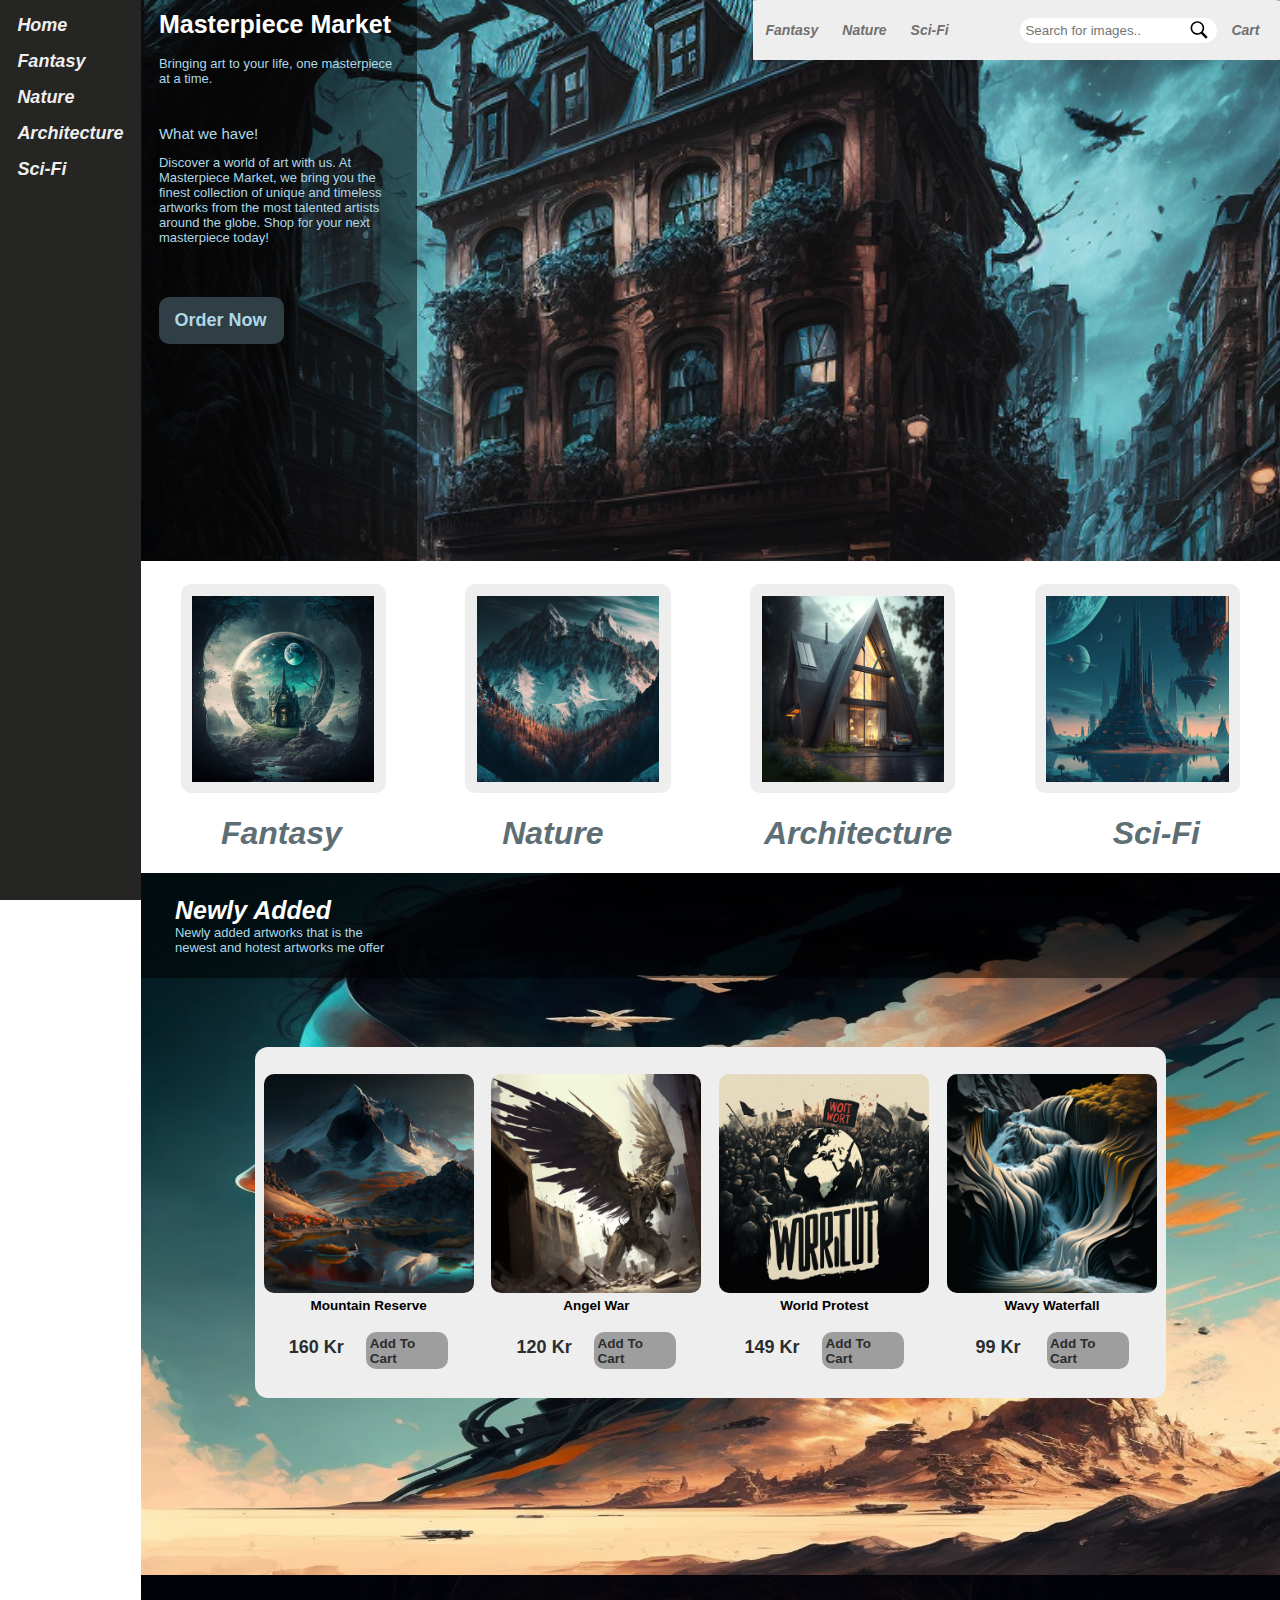
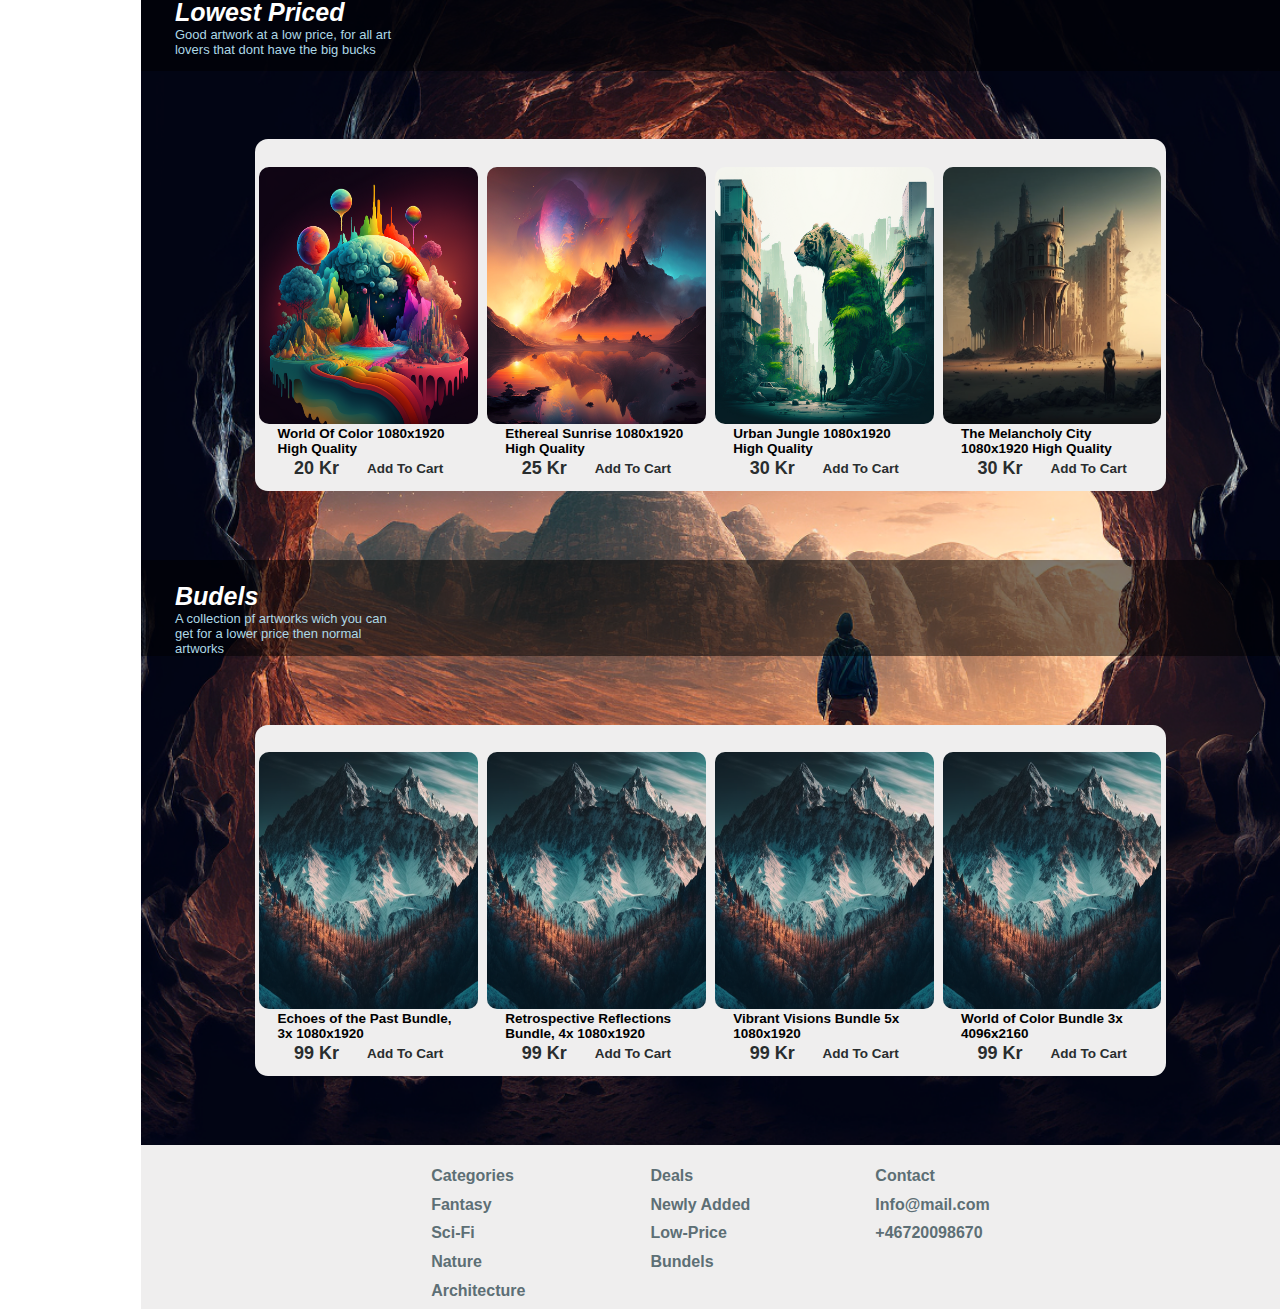
==== index.html @ 97c372ed "Responsivitet fixed" ====
<!DOCTYPE html>
<html lang="en">
<head>
    <meta charset="UTF-8">
    <meta http-equiv="X-UA-Compatible" content="IE=edge">
    <meta name="viewport" content="width=device-width, initial-scale=1.0">
    <link rel="stylesheet" href="styles.css">
    <script src="javascript.js"></script>
    <title>Masterpiece Market</title>
</head>
<body">
    <div class="cart_dropdown">
        <div id="background">
            <div id="cart_content" id="#cart">
                <div class="cart_header">
                    <h3 class="heading">Shopping Cart</h3>
                    <h3 class="heading" id="close" onclick="closeCart()">Close</h3>
                    <h3 class="action" onclick="clearCart()">Remove all</h3>
                </div>


                </div>
            </div>
        </div>
    </div>
    <div id="container">
        <div id="content">
            <nav>
                <text>
                    <h2><a href="index.html">Home</a></h2>
                    <h2><a href="products/fantasy.html">Fantasy</a></h2>
                    <h2><a href="products/nature.html">Nature</a></h2>
                    <h2><a href="products/architecture.html">Architecture</a></h2>
                    <h2><a href="products/sci-fi.html">Sci-Fi</a></h2>
                <text>
                
                
            </nav>
            <div class="content">
                <div id="home_top">
                    <div class="info_sidebar">
                        <h1>Masterpiece Market</h1>
                        <p>Bringing art to your life, one masterpiece at a time.</p>
                        <p style="margin-top: 15%; font-size: 15px;">What we have!</p>
                        <p style="margin-top: 5%;">Discover a world of art with us. At Masterpiece Market, we bring you the finest collection of unique and timeless artworks from the most talented artists around the globe. Shop for your next masterpiece today!</p>
                        <h2>Order Now</h2>

                    </div>
                    <div id="container_bar">
                        <div id="search_bar">
                            <h1><a href="../products/fantasy.html">Fantasy</a></h1>
                            <h1><a href="../products/nature.html">Nature</a></h1>
                            <h1><a href="../products/sci-fi.html">Sci-Fi</a></h1>
                            <h1><a class="hide" href="../products/architecture.html">Architecture</a></h1>
                            <h1><a class="hide" href="/index.html">Home</a></h1>
                            <div>
                                <input onkeyup="search()" id="search" type="text" placeholder="Search for images.." title="Type in a name">
                                <div class="search_dropdown">
                                    <div id="search_content">
                                        <ul id="products_list">

                                        </ul>
                                    </div>
                            
                                </div>
                            </div>
                            <a onclick="openCart(), loadCart()"><h1>Cart</h1></a>
                        </div>
                    </div>
                </div>
                <div id="categories_container">
                    <div id="categories">
                        <div class="categories_image">
                            <a href="products/fantasy.html">
                            <img src="images/fantasy.png" alt="Fantasy"> 
                            </a>
                        </div>
                        <div class="categories_image">
                            <a href="products/nature.html">
                            <img src="images/nature.png" alt="Nature">
                            </a> 
                        </div>
                        <div class="categories_image">
                            <a href="products/architecture.html">
                            <img src="images/architecture.png" alt="Architecture"> 
                            </a>
                        </div>
                        <div class="categories_image">
                            <a href="products/sci-fi.html">
                            <img src="images/sci-fi.png" alt="Sci-Fi">
                            </a>
                        </div>
                    </div>
                    <div id="categories_text">
                        <h1><a href="products/fantasy.html">Fantasy</a></h1>
                        <h1><a href="products/nature.html">Nature</a></h1>
                        <h1><a href="products/architecture.html">Architecture</a></h1>
                        <h1><a href="products/sci-fi.html">Sci-Fi</a></h1>
                    </div>      
                </div>
                <div class="products_container">
                    <div class="info_bar">
                        <h1>Newly Added</h1>
                        <p>Newly added artworks that is the newest and hotest artworks me offer</p>
                    </div>
                    <div class="products_content">
                        <div class="products">
                            <a onclick="saveClick('mount_resv')" ><img src="../images/new/Montain_Reserve.png"></a> 
                            <a onclick="saveClick('mount_resv')" class="titel"><h2>Mountain Reserve</h2></a>
                            <div class="products_buy">
                                <h1>160 Kr</h1>
                                <a onclick="addProduct('mount_resv')"><h2>Add To Cart</h1></a>
                            </div>
                        </div>
                        <div class="products">
                            <a onclick="saveClick('angel_war')" ><img src="../images/new/Angle_War.png"></a> 
                            <a onclick="saveClick('angel_war')"  class="titel"><h2>Angel War</h2></a>
                            <div class="products_buy">
                                <h1>120 Kr</h1>
                                <a onclick="addProduct('angel_war')"><h2>Add To Cart</h1></a>
                            </div>
                        </div>
                        <div class="products">
                            <a onclick="saveClick('world_prot')" ><img src="../images/new/World_Protest.png"></a> 
                            <a onclick="saveClick('world_prot')"  class="titel"><h2>World Protest</h2></a>
                            <div class="products_buy">
                                <h1>149 Kr</h1>
                                <a onclick="addProduct('world_prot')"><h2>Add To Cart</h1></a>
                            </div>
                        </div>
                        <div class="products">
                            <a onclick="saveClick('wavy_fall')" ><img src="../images/new/Wavy_Waterfall.png"></a> 
                            <a onclick="saveClick('wavy_fall')"  class="titel"><h2>Wavy Waterfall</h2></a>
                            <div class="products_buy">
                                <h1>99 Kr</h1>
                                <a onclick="addProduct('wavy_fall')"><h2>Add To Cart</h1></a>
                            </div>
                        </div>
                    </div>
                </div>
                <div class="products_container_long">
                    <div class="info_bar">
                        <h1>Lowest Priced</h1>
                        <p>Good artwork at a low price, for all art lovers that dont have the big bucks</p>
                    </div>
                    <div class="products_content_long">
                        <div class="products">
                            <img src="images/low/world of color.png">
                            <h2 class="titel">World Of Color 1080x1920 High Quality</h2>
                            <div class="products_buy">
                                <h1>20 Kr</h1>
                                <h2>Add To Cart</h1>
                            </div>
                        </div>
                        <div class="products">
                            <img src="images/low/Ethereal Sunrise.png">
                            <h2 class="titel">Ethereal Sunrise 1080x1920 High Quality</h2>
                            <div class="products_buy">
                                <h1>25 Kr</h1>
                                <h2>Add To Cart</h1>
                            </div>
                        </div>
                        <div class="products">
                            <img src="images/low/Urban Jungle.png">
                            <h2 class="titel">Urban Jungle 1080x1920 High Quality</h2>
                            <div class="products_buy">
                                <h1>30 Kr</h1>
                                <h2>Add To Cart</h1>
                            </div>
                        </div>
                        <div class="products">
                            <img src="images/low/The Melancholy City.png">
                            <h2 class="titel">The Melancholy City 1080x1920 High Quality</h2>
                            <div class="products_buy">
                                <h1>30 Kr</h1>
                                <h2>Add To Cart</h1>
                            </div>
                        </div>
                    </div>
                    <div class="info_bar">
                        <h1>Budels</h1>
                        <p>A collection pf artworks wich you can get for a lower price then normal artworks</p>
                    </div>
                    <div class="products_content_long">
                        <div class="products">
                            <img src="images/nature.png">
                            <h2 class="titel">Echoes of the Past Bundle,  3x 1080x1920</h2>
                            <div class="products_buy">
                                <h1>99 Kr</h1>
                                <h2>Add To Cart</h1>
                            </div>
                        </div>
                        <div class="products">
                            <img src="images/nature.png">
                            <h2 class="titel">Retrospective Reflections Bundle, 4x 1080x1920</h2>
                            <div class="products_buy">
                                <h1>99 Kr</h1>
                                <h2>Add To Cart</h1>
                            </div>
                        </div>
                        <div class="products">
                            <img src="images/nature.png">
                            <h2 class="titel">Vibrant Visions Bundle 5x 1080x1920</h2>
                            <div class="products_buy">
                                <h1>99 Kr</h1>
                                <h2>Add To Cart</h1>
                            </div>
                        </div>
                        <div class="products">
                            <img src="images/nature.png">
                            <h2 class="titel">World of Color Bundle 3x 4096x2160</h2>
                            <div class="products_buy">
                                <h1>99 Kr</h1>
                                <h2>Add To Cart</h1>
                            </div>
                        </div>
                    </div>
            </div>
            <footer class="footer">
                <div id="footer_categories">
                    <h1>Categories</h1>
                    <h1>Fantasy</h1>
                    <h1>Sci-Fi</h1>
                    <h1>Nature</h1>
                    <h1>Architecture</h1>
                </div>
                <div id="footer_deals">
                    <h1>Deals</h1>
                    <h1>Newly Added</h1>
                    <h1>Low-Price</h1>
                    <h1>Bundels</h1>
                </div>
                <div id="footer_contact">
                    <h1>Contact</h1>
                    <h1>Info@mail.com</h1>
                    <h1>+46720098670</h1>
                </div>
            </footer>
            </div> 
        </div>        
    </div>
</body>
</html>
---- styles.css ----
html,body{height:100vh}

body {

    margin: 0px;
    padding: 0px;
}
 a {
    text-decoration: none;
    color: #EFEEEE;
}
a:hover{
    color: aquamarine;
}
h1 a{
    text-decoration: none;
    color:#5D6F75;
}
h1 a:hover{
    color:#252523;
}
#continer{
    height: 95vh;
    width: 100%;
}
#content{
    display: flex;
    flex-direction: row;
}
#content.active{
    position: fixed;
}
#content nav{
    display: flex;
    flex-direction: column;
    position: fixed;
    width: 11%;
    height: 100%;
    background-color: #252523;
    color: #EFEEEE;
    font-family: 'Segoe UI', Tahoma, Geneva, Verdana, sans-serif;
    font-style: italic;
    font-size: 12px;
    align-items: center;
}
#content nav h2:hover{
    color:aquamarine;
    cursor: pointer;
}
.content{
    margin-left: 11%;
    width: 100%;

}
#home_top{
    display: flex;
    flex-direction: row;
    background-image:url("images/background/busycity.png");
    background-size: cover;
    width: 100%;
    height: 24%;
}
.info_sidebar{
    padding-right: 1.5%;
    width: 30%;
    height: 100%;
    background:rgb(0,0,0);     
    filter:alpha(opacity=50); 
    background:rgba(0,0,0,0.5);
    display: flex;
    flex-direction: column;
}
.info_sidebar h1{
    margin-top: 4%;
    margin-left: 7%;
    display: flex;
    align-items: flex-start;
    color: white;
    font-family: 'Segoe UI', Tahoma, Geneva, Verdana, sans-serif;
    font-style: initial;
    font-size: 25px;
}
.info_sidebar p{
    margin: 0%;
    margin-left: 7%;
    display: flex;
    align-items: flex-start;
    color: lightblue;
    font-family: 'Segoe UI', Tahoma, Geneva, Verdana, sans-serif;
    font-style: initial;
    font-size: 13px;
}
.info_sidebar h2{
    margin-top: 20%;
    background-color: #303E46;
    margin-left: 7%;
    width: 100px;
    padding: 5%;
    padding-left: 4.5%;
    border-radius: 10px;
    display: flex;
    justify-content: center;
    color: lightblue;
    font-family: 'Segoe UI', Tahoma, Geneva, Verdana, sans-serif;
    font-style: initial;
    font-size: 18px;
}
#container_bar{
    width: 100%;
    height: 100%;
    display: flex;
    justify-content: end;
}
#search_bar{
    display: flex;
    justify-content: space-around;
    align-items: center;
    width: 60%;
    height: 60px;
    padding-right: 1%;
    border-radius: 1%;
    background-color:#EFEEEE;
    color:#707070;
    font-family: 'Segoe UI', Tahoma, Geneva, Verdana, sans-serif;
    font-style: italic;
    font-size:7px;
}
#search_bar a{
    color:#707070;
}
#search_bar h1:hover{
    color: #252523;
    cursor: pointer;
}
#search{
    background-image: url('/icons/search.svg');
    background-position: 95% 55%;
    background-repeat: no-repeat;
    width: 100%;
    height: 100%;
    border-radius: 20px;
    padding: 5px;
    border: none;
    background-color: white;
}
.search_dropdown{
    position: relative;
}
ul{
    list-style-type: none;
    padding-left: 10px;
}
#search_content{
    display: none;
    left: -30px;
    width: 150%;
    max-height: 300px;
    position: absolute;
    top: 20px;
    background-color:white;
    border-radius: 10px;
}
#search_content ul li{
    font-size: 18px;
}

.cart_dropdown{
    position: relative;
}
#background{
    position: absolute;
    width: 100vw;
    height: 0vh;
    background-color: rgba(0,0,0,.5);
    display:none;
}
#cart_content{
    position: absolute;
    background-color: #EFEEEE;
    top: 50px;
    left: 25vw;
    width: 50vw;
    min-height: 80vh;
    display: flex;
    flex-direction: column;
    align-items: center;
    border-radius: 10px;
    font-style: normal;
    padding-bottom: 30px;
}
.cart_header{
    width: 90%;
    height: 10%;
    display: flex;
    justify-content: space-between;
   }
.heading{
    font-size: 20px;
    font-family: "Open Sans";
    color: #2F3841;
}
#close{
    cursor: pointer;
}
#close:hover{
    color: black;
    font-size: 21px;
}
.action{
    font-size: 20px;
    font-family: "Open Sans";
    
    color: #E44C4C;
    cursor: pointer;
    border-bottom: 1px solid #E44C4C;
}
.cart_items{
    width: 90%;
    padding-top: 10px;
    display: flex;
    justify-content: space-evenly;
    align-items: center;

}
.counter{
    width: 20%;
    display: flex;
    justify-content: space-between;
    align-items: center;
   }
.btn{
    width: 20px;
    height: 20px;
    border-radius: 50%;
    background-color: #d9d9d9;
    display: flex;
    justify-content: center;
    align-items: center;
    font-size: 20px;
    font-family: "Open Sans";
    color: #202020;
    cursor: pointer;
}
.count{
    font-size: 20px;
    font-family: "Open Sans";
    color: #202020;
}
.prices{
    justify-content: end;
    height: 100%;
    width: 10%;
    text-align: right;
}
.amount{
    padding-top: 20px;
    font-size: 20px;
    font-family: "Open Sans";
    color: #202020;
}
.checkout{
    float: right;
    margin-right: 5%;
    width: 28%;
}
.total{
    width: 100%;
    display: flex;
    justify-content: space-between;
}
.Subtotal{
    font-size: 22px;
    font-family: "Open Sans";
    color: #202020;
}
.items{
    font-size: 16px;
    font-family: "Open Sans";
    color: #909090;
    line-height: 10px;
}
.total-amount{
    font-size: 36px;
    font-family: "Open Sans";
    font-weight: 900;
    color: #202020;
}
.button{
    margin-top: 5px;
    width: 100%;
    border: none;
    background-color: #252523;
    border-radius: 20px;
    cursor: pointer;
    font-size: 40px;
    font-family: "Open Sans";
    color: white;
    text-align: center;
}
.checkout a{
    width: 100%;
    height: 100%;
}
.remove{
    padding-top: 5px;
    font-size: 14px;
    font-family: ‘Open Sans’;
    font-weight: 600;
    color: #E44C4C;
    cursor: pointer;
   }
   



#categories_container{
    display: flex;
    flex-direction: column;
}
#categories{
    display: flex;
    flex-direction: row;
    justify-content: center;
    justify-content: space-around;
}
.categories_image{
    border: 2px green;
    border-radius: 10px;
    margin-top: 2%;
    display: flex;
    justify-content: center;
    width: 16%;
    padding: 1%;
    background-color: #EFEEEE;
}
#categories_container #categories .categories_image img{
    width:100%;
    height: 100%;
}
#categories_container #categories .categories_image img:hover{
    width:100%;
    height: 90;
    cursor: pointer;
}
#categories_text{
    display: flex;
    justify-content: space-around;
    color: #5D6F75;
    font-family: 'Segoe UI', Tahoma, Geneva, Verdana, sans-serif;
    font-style: italic;
}
#categories_text h1:hover{
    color: black;
    cursor: pointer;
}
.products_container{
    display: flex;
    flex-direction: column;
    align-items: center;
    background-image:url("images/background/sandworld.png");
    background-size: cover;
    background-repeat: no-repeat;
    width: 100%;
    height: 30%;
    font-family: 'Segoe UI', Tahoma, Geneva, Verdana, sans-serif;
}
.info_bar{
    width: 100%;
    height: 15%;
    background-color: black;
    background:rgb(0,0,0);     
    filter:alpha(opacity=50); 
    background:rgba(0,0,0,0.5);
}
.info_bar h1{
    margin: 0%;
    margin-top: 2%;
    margin-left: 3%;
    display: flex;
    align-items: flex-start;
    color: white;
    font-style: italic;
    font-size: 25px;
}
.info_bar p{
    width: 20%;
    margin: 0%;
    margin-left: 3%;
    display: flex;
    align-items: flex-start;
    color: lightblue;
    font-style: inherit;
    font-size: 13px;
}
.products_content{
    width: 80%;
    height: 50%;
    margin-top: 6%;
    background-color: #EFEEEE;
    border-radius: 13px;
    display: flex;
    flex-direction: row;
    justify-content: space-evenly;
}
.products{
    font-size: 9px;
    margin: 0%;
    color:#292D2E;
    margin-top: 3%;
    display: flex;
    flex-direction: column;
    align-items: center;
    width: 25%;
}
.products a{
    display: flex;
    flex-direction: column;
    align-items: center;
    
}
.hide{
    display: none;
}
.titel{
    display: flex;
    justify-content: center;
    color:black;
    width: 80%;
    margin: 0%;
    height: 20px;
    margin-top: 1%;
    display: inline;
}
.products img{
    border-radius: 10px;
    width: 96%;
    height: 100%;
}

.products img:hover{
    cursor: pointer;
}
.products .titel:hover{
    cursor: pointer;
    color: gray;
}
.products_buy{
    display: flex;
    flex-direction: row;
    width: 90%;
    justify-content: space-evenly;
    align-items: center;
}
.products_buy a{
    font-size: 9px;
    margin: 0%;
    color:#292D2E;
    margin-top: 3%;
    display: flex;
    flex-direction: column;
    align-items: center;
    width: 40%;
}
.products_buy a h2{
    background-color:#9F9E9E;
    padding: 4%;
    border-radius: 10px;
}
.products_buy a h2:hover{
    background-color:#9f9e9e69;
    cursor: pointer;
}
.products_container_long{
    display: flex;
    flex-direction: column;
    align-items: center;
    background-image:url("images/background/cave.png");
    background-size: cover;
    background-repeat: no-repeat;
    width: 100%;
    height: 50%;
    font-family: 'Segoe UI', Tahoma, Geneva, Verdana, sans-serif;
}
.products_content_long{
    width: 80%;
    height: 55%;
    margin-top: 6%;
    margin-bottom: 6%;
    background-color: #EFEEEE;
    border-radius: 13px;
    display: flex;
    flex-direction: row;
    justify-content: space-evenly;
}
.footer{
    background-color: #EFEEEE;
    height: 7%;
    width: 100%;
    display: flex;
    flex-direction: row;
    justify-content: space-around;
    color:#5D6F75;
    font-family: 'Segoe UI', Tahoma, Geneva, Verdana, sans-serif;
    font-style: initial;
    font-size: 8px;
}
#footer_categories{
    margin-left: 20%;
    margin-top: 1%;
}
#footer_deals{
    margin-top: 1%;
}
#footer_contact{
    margin-top: 1%;
    margin-right: 20%;
}

.footer h1:hover{
    color: #252523;
    cursor: pointer;
}

@media screen and (max-width: 992px) {
    .products_content{
        flex-direction: column;
        align-items: center;
        height: 100%;
        margin-bottom: 100px;
    }
    .products_content_long{
        flex-direction: column;
        align-items: center;
        height: 100%;
        margin-bottom: 100px;
    }
    #home_top{
        height: 500px;
    }

    .products{
        width:300px;
    }
    #content nav{
    display: none;
    }
    #categories{
        flex-wrap: wrap;
    }
    .hide{
        display: block;
    }
    .products_container{
        height: 30%;
        padding: 0;
    }
    .categories_image{
        border: 2px green;
        border-radius: 10px;
        margin-top: 2%;
        display: flex;
        justify-content: center;
        width: 40%;
        padding: 1%;
        background-color: #EFEEEE;
    }
    #categories_text{
        display: none;
    }
    .info_bar{
        height: 100px;
        width: 100%;
    }
    .info_bar p{
        height: 100px;
        width: 100%;
    }
    .content{
    margin: 0;
    }
    #search_bar{
        padding: 5px;
        gap: 6px;
        flex-wrap: wrap;
        justify-content: space-evenly;
        width: 100%;
        height: 90px;
    }
    #search{
        width: 150px;
    }
    .info_sidebar h1{
        font-size: 20px;
        width: 150px;
    }
    .products_container_long{
        height: 100%;
    }
    .content{
        height: 90%;
    }
    .footer{
        justify-content: space-evenly;
        gap:10px;
    }
    #cart_content{
        left: 25px;
        width: 350px;
    }
    .cart_items{
        font-size: 8px;
    }
    .checkout{
        width: 90%;
        margin-left: 10px;
        justify-content: center;
        flex-wrap: wrap;
        font-size: 10px;
    }
}
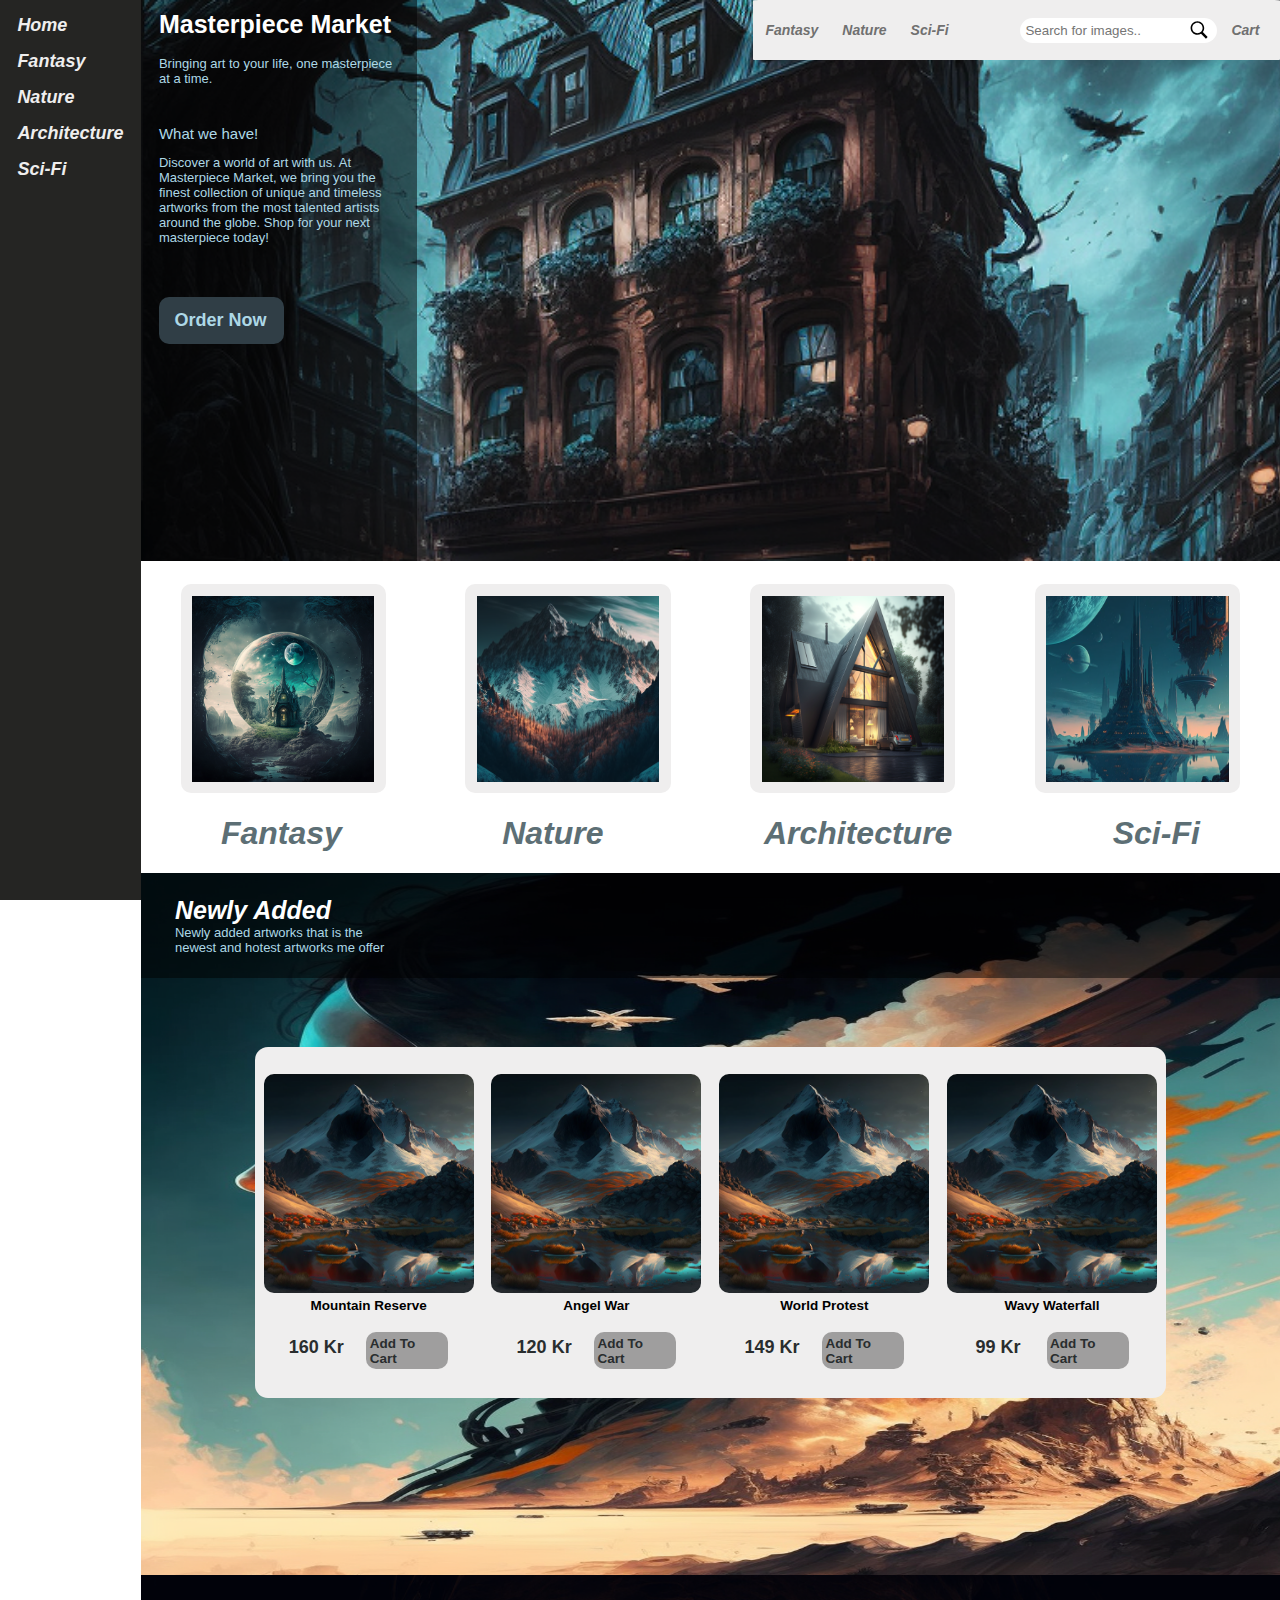
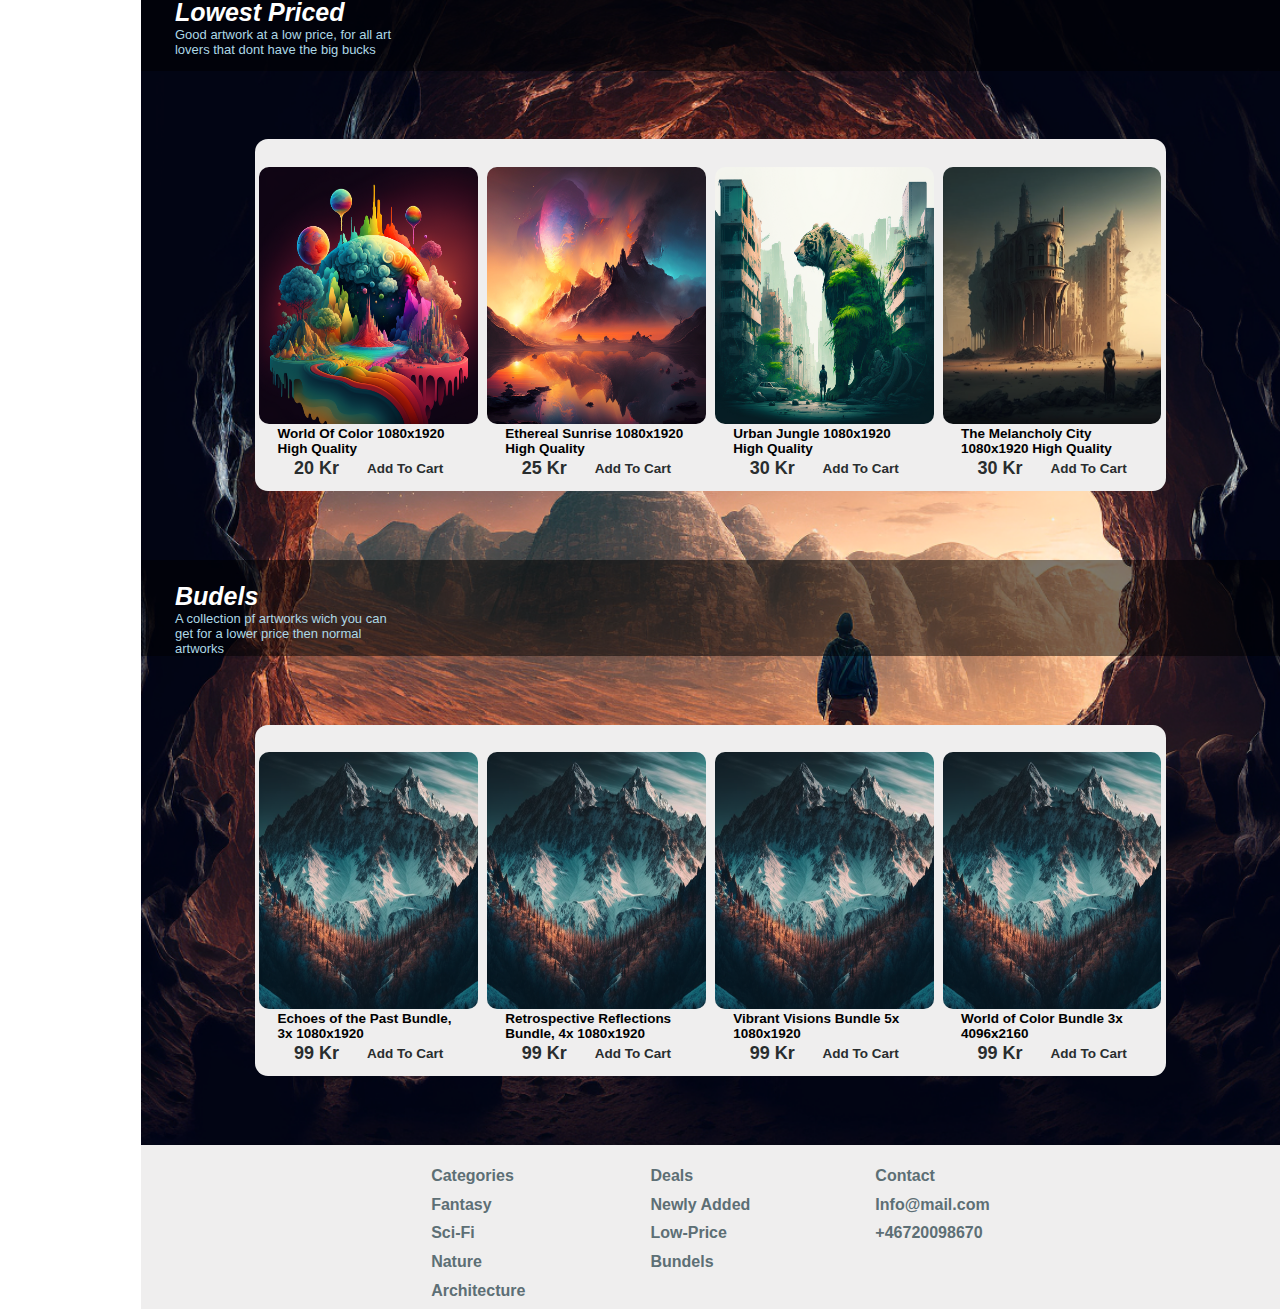
==== commit cc66b88d: "fixed stuff" ====
--- a/index.html
+++ b/index.html
@@ -105,7 +105,7 @@
                     </div>
                     <div class="products_content">
                         <div class="products">
-                            <a onclick="saveClick('mount_resv')" ><img src="../images/new/Montain_Reserve.png"></a> 
+                            <a onclick="saveClick('mount_resv')" ><img src="images/new/Montain_Reserve.png"></a> 
                             <a onclick="saveClick('mount_resv')" class="titel"><h2>Mountain Reserve</h2></a>
                             <div class="products_buy">
                                 <h1>160 Kr</h1>
@@ -113,7 +113,7 @@
                             </div>
                         </div>
                         <div class="products">
-                            <a onclick="saveClick('angel_war')" ><img src="../images/new/Angle_War.png"></a> 
+                            <a onclick="saveClick('angel_war')" ><img src="images/new/Montain_Reserve.png"></a> 
                             <a onclick="saveClick('angel_war')"  class="titel"><h2>Angel War</h2></a>
                             <div class="products_buy">
                                 <h1>120 Kr</h1>
@@ -121,7 +121,7 @@
                             </div>
                         </div>
                         <div class="products">
-                            <a onclick="saveClick('world_prot')" ><img src="../images/new/World_Protest.png"></a> 
+                            <a onclick="saveClick('world_prot')" ><img src="images/new/Montain_Reserve.png"></a> 
                             <a onclick="saveClick('world_prot')"  class="titel"><h2>World Protest</h2></a>
                             <div class="products_buy">
                                 <h1>149 Kr</h1>
@@ -129,7 +129,7 @@
                             </div>
                         </div>
                         <div class="products">
-                            <a onclick="saveClick('wavy_fall')" ><img src="../images/new/Wavy_Waterfall.png"></a> 
+                            <a onclick="saveClick('wavy_fall')" ><img src="images/new/Montain_Reserve.png"></a> 
                             <a onclick="saveClick('wavy_fall')"  class="titel"><h2>Wavy Waterfall</h2></a>
                             <div class="products_buy">
                                 <h1>99 Kr</h1>
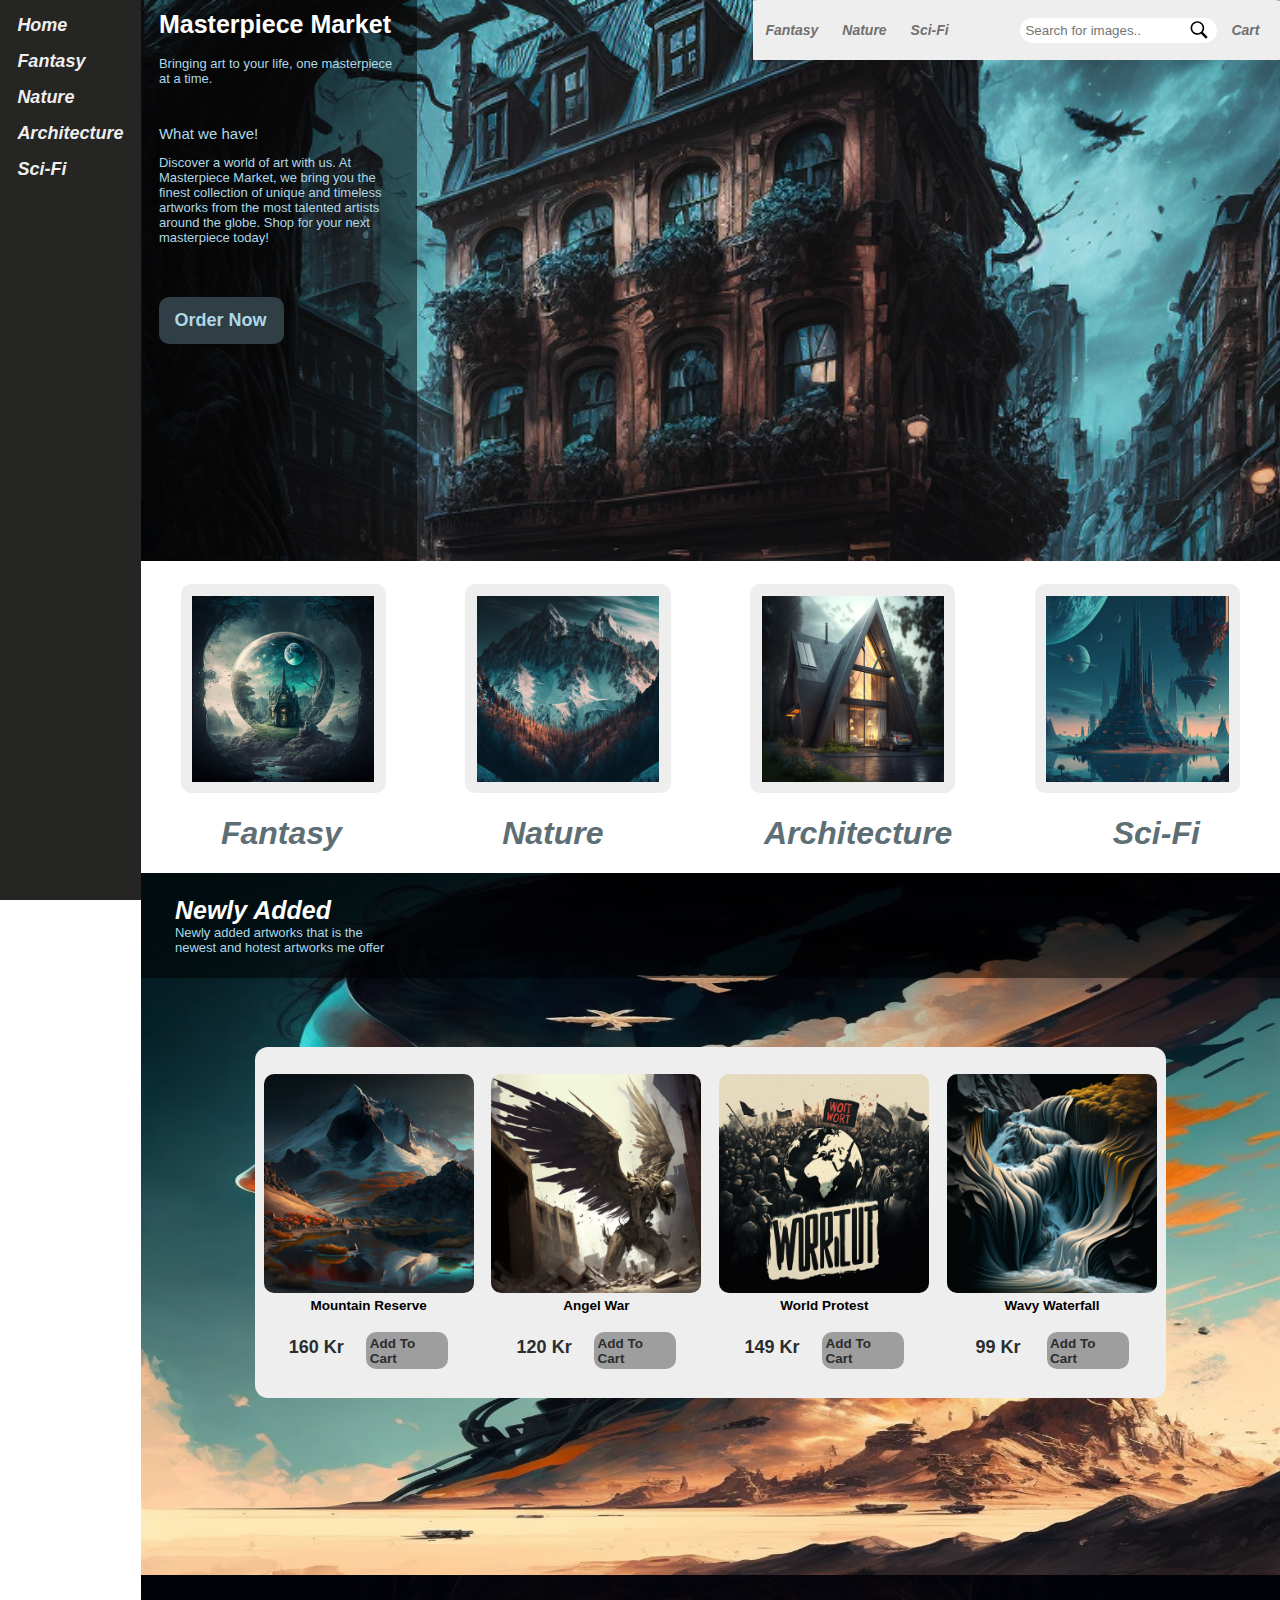
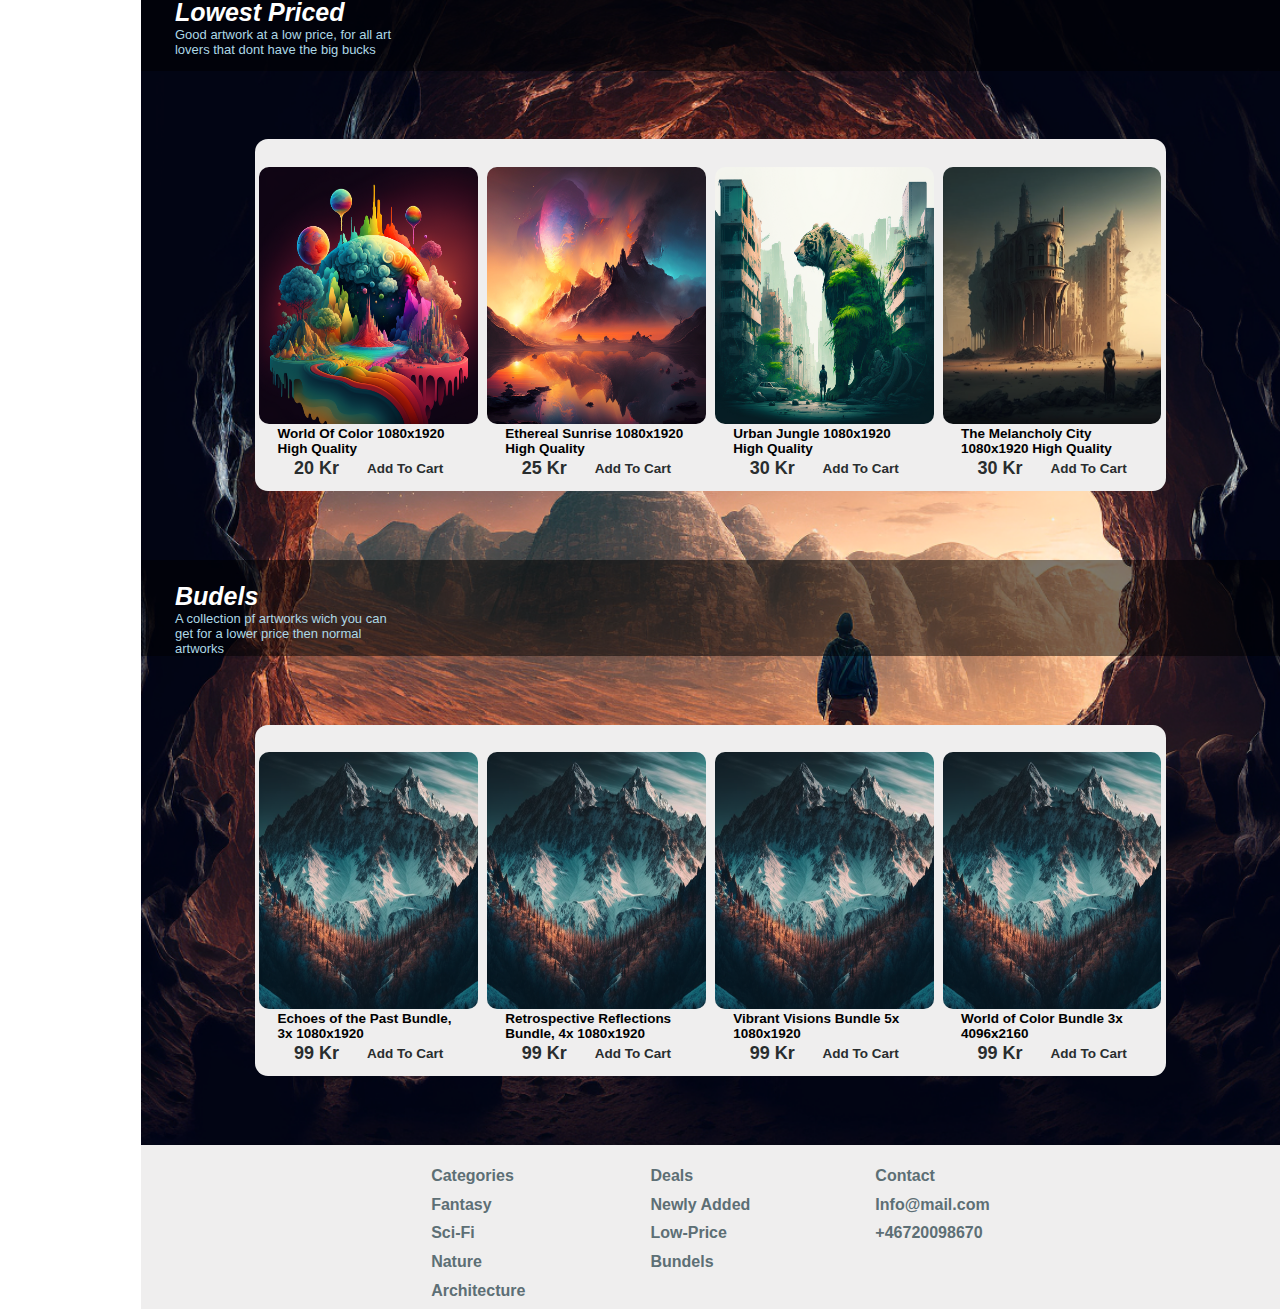
==== commit 2bf844f5: "Update index.html" ====
--- a/index.html
+++ b/index.html
@@ -48,11 +48,11 @@
                     </div>
                     <div id="container_bar">
                         <div id="search_bar">
-                            <h1><a href="../products/fantasy.html">Fantasy</a></h1>
-                            <h1><a href="../products/nature.html">Nature</a></h1>
-                            <h1><a href="../products/sci-fi.html">Sci-Fi</a></h1>
-                            <h1><a class="hide" href="../products/architecture.html">Architecture</a></h1>
-                            <h1><a class="hide" href="/index.html">Home</a></h1>
+                            <h1><a href="products/fantasy.html">Fantasy</a></h1>
+                            <h1><a href="products/nature.html">Nature</a></h1>
+                            <h1><a href="products/sci-fi.html">Sci-Fi</a></h1>
+                            <h1><a class="hide" href="products/architecture.html">Architecture</a></h1>
+                            <h1><a class="hide" href="../index.html">Home</a></h1>
                             <div>
                                 <input onkeyup="search()" id="search" type="text" placeholder="Search for images.." title="Type in a name">
                                 <div class="search_dropdown">
@@ -105,7 +105,7 @@
                     </div>
                     <div class="products_content">
                         <div class="products">
-                            <a onclick="saveClick('mount_resv')" ><img src="images/new/Montain_Reserve.png"></a> 
+                            <a onclick="saveClick('mount_resv')" href="product_template/product.html"><img src="images/new/Montain_Reserve.png"></a> 
                             <a onclick="saveClick('mount_resv')" class="titel"><h2>Mountain Reserve</h2></a>
                             <div class="products_buy">
                                 <h1>160 Kr</h1>
@@ -113,7 +113,7 @@
                             </div>
                         </div>
                         <div class="products">
-                            <a onclick="saveClick('angel_war')" ><img src="images/new/Montain_Reserve.png"></a> 
+                            <a onclick="saveClick('angel_war')" href="product_template/product.html"><img src="images/new/Angle_War.png"></a> 
                             <a onclick="saveClick('angel_war')"  class="titel"><h2>Angel War</h2></a>
                             <div class="products_buy">
                                 <h1>120 Kr</h1>
@@ -121,7 +121,7 @@
                             </div>
                         </div>
                         <div class="products">
-                            <a onclick="saveClick('world_prot')" ><img src="images/new/Montain_Reserve.png"></a> 
+                            <a onclick="saveClick('world_prot')" href="product_template/product.html"><img src="images/new/World_Protest.png"></a> 
                             <a onclick="saveClick('world_prot')"  class="titel"><h2>World Protest</h2></a>
                             <div class="products_buy">
                                 <h1>149 Kr</h1>
@@ -129,7 +129,7 @@
                             </div>
                         </div>
                         <div class="products">
-                            <a onclick="saveClick('wavy_fall')" ><img src="images/new/Montain_Reserve.png"></a> 
+                            <a onclick="saveClick('wavy_fall')" href="product_template/product.html"><img src="images/new/Wavy_Waterfall.png"></a> 
                             <a onclick="saveClick('wavy_fall')"  class="titel"><h2>Wavy Waterfall</h2></a>
                             <div class="products_buy">
                                 <h1>99 Kr</h1>
